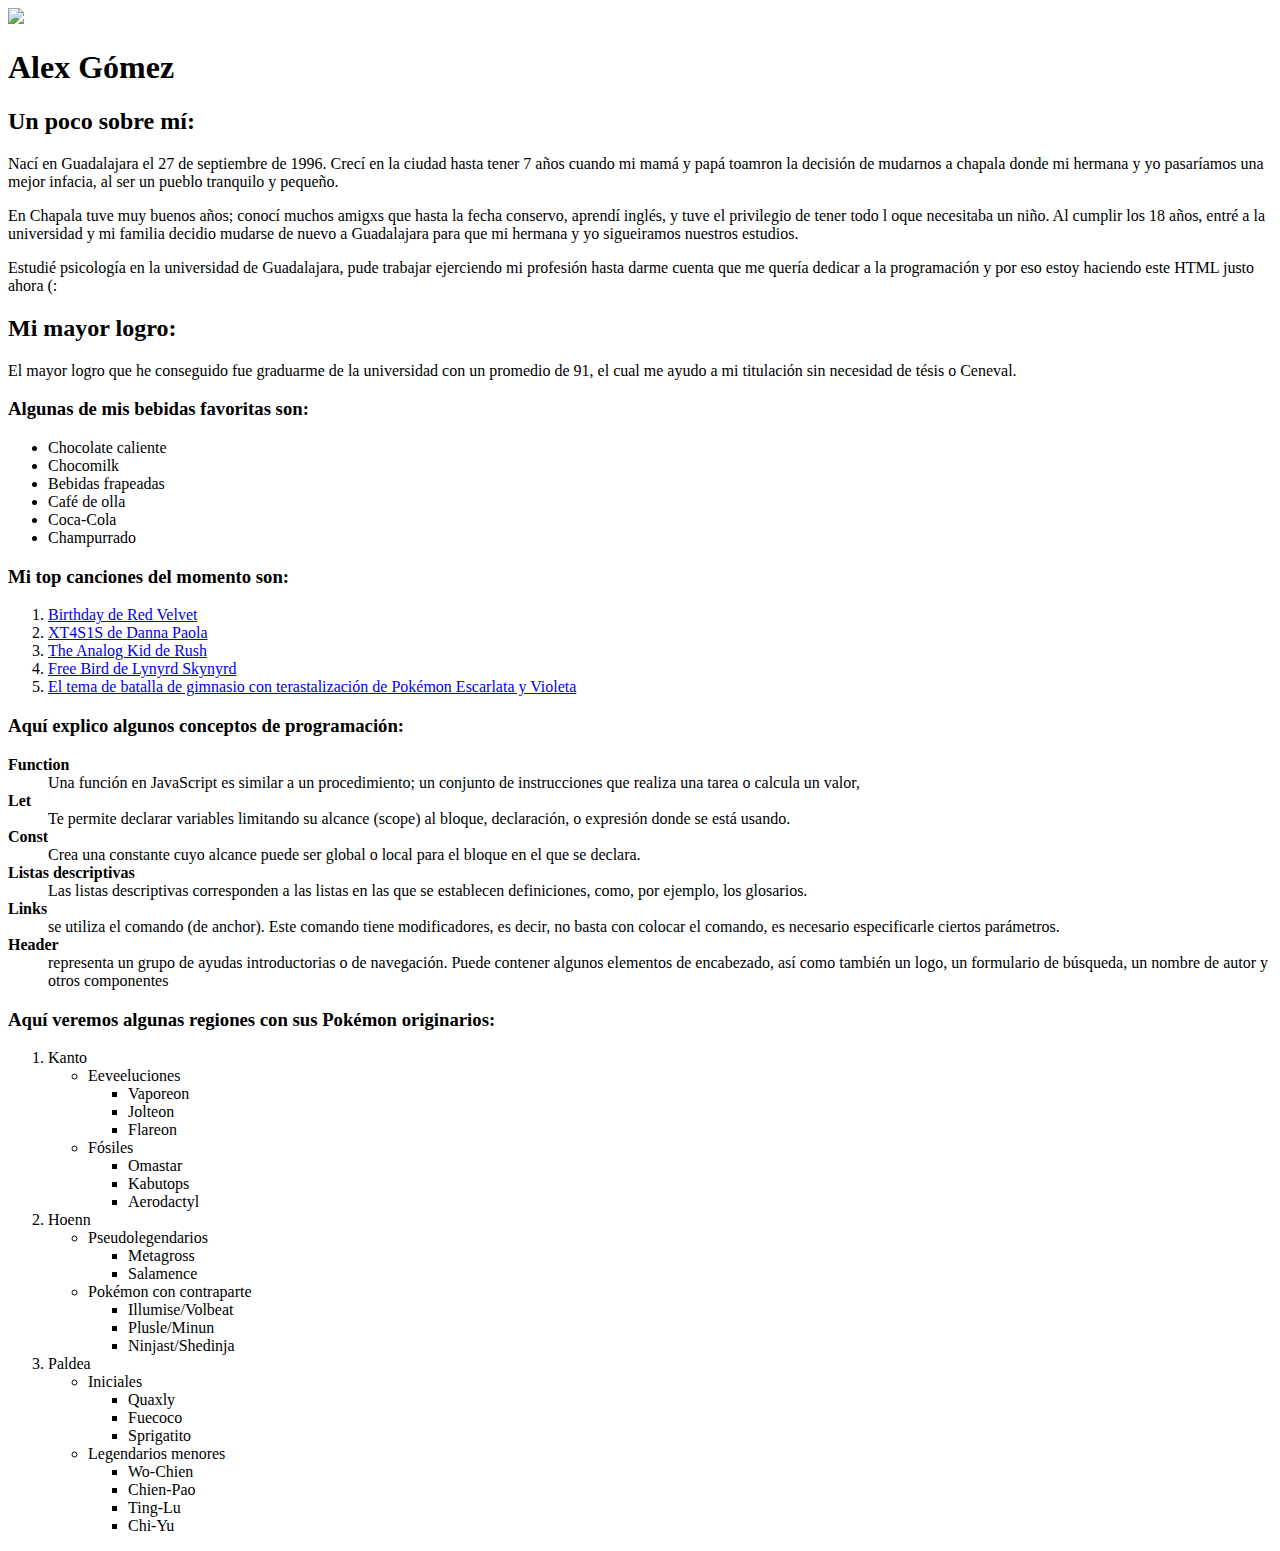
==== Autobiografia.html @ 213eb13f "Add files via upload" ====
<!DOCTYPE html>
<html lang="en">
<head>
    <meta charset="UTF-8">
    <meta http-equiv="X-UA-Compatible" content="IE=edge">
    <meta name="viewport" content="width=device-width, initial-scale=1.0">
    <title>Sobre mí</title>
    <link rel="icon" href="assets/img/pokeball.png">
</head>

<body>
  <img src="assets/img/mi-fotin.jpeg">
    <h1>Alex Gómez</h1>
    <h2>Un poco sobre mí:</h2>
    <p>
        Nací en Guadalajara el 27 de septiembre de 1996. Crecí en la ciudad hasta tener 7 años cuando mi mamá y papá toamron la decisión de mudarnos a chapala donde mi hermana y yo pasaríamos una mejor infacia, al ser un pueblo tranquilo y pequeño.
    </p>
    <p>
        En Chapala tuve muy buenos años; conocí muchos amigxs que hasta la fecha conservo, aprendí inglés, y tuve el privilegio de tener todo l oque necesitaba un niño. Al cumplir los 18 años, entré a la universidad y mi familia decidio mudarse de nuevo a Guadalajara para que mi hermana y yo sigueiramos nuestros estudios.
    </p>
    <p>
        Estudié psicología en la universidad de Guadalajara, pude trabajar ejerciendo mi profesión hasta darme cuenta que me quería dedicar a la programación y por eso estoy haciendo este HTML justo ahora (:
    </p>
    <h2>Mi mayor logro:</h2>
    <p>
        El mayor logro que he conseguido fue graduarme de la universidad con un promedio de 91, el cual me ayudo a mi titulación sin necesidad de tésis o Ceneval.
    </p>
    <h3>Algunas de mis bebidas favoritas son:</h3>
    <ul>
        <li>Chocolate caliente</li>
        <li>Chocomilk</li>
        <li>Bebidas frapeadas</li>
        <li>Café de olla</li>
        <li>Coca-Cola</li>
        <li>Champurrado</li>
    </ul>
    <h3>Mi top  canciones del momento son:</h3>
    <ol>
        <li><a href="https://www.youtube.com/watch?v=Ut1OzEVUiM4">Birthday de Red Velvet</a></li>
        <li><a href="https://www.youtube.com/watch?v=gwOtPoGaKe8">XT4S1S de Danna Paola</a></li>
        <li><a href="https://www.youtube.com/watch?v=r-_XspE2hcs">The Analog Kid de Rush</a></li>
        <li><a href="https://www.youtube.com/watch?v=bwqfwieV-mc">Free Bird de Lynyrd Skynyrd</a></li>
        <li><a href="https://www.youtube.com/watch?v=w3zKEKIp-cQ">El tema de batalla de gimnasio con terastalización de Pokémon Escarlata y Violeta</a></li>
    </ol>
    <h3>Aquí explico algunos conceptos de programación:</h3>
    <dl>
        <dt><strong>Function</strong></dt>
        <dd>Una función en JavaScript es similar a un procedimiento; un conjunto de instrucciones que realiza una tarea o calcula un valor,</dd>
        <dt><strong>Let</strong></dt>
        <dd>Te permite declarar variables limitando su alcance (scope) al bloque, declaración, o expresión donde se está usando.</dd>
        <dt><strong>Const</strong></dt>
        <dd>Crea una constante cuyo alcance puede ser global o local para el bloque en el que se declara.</dd>
        <dt><strong>Listas descriptivas</strong></dt>
        <dd>Las listas descriptivas corresponden a las listas en las que se establecen definiciones, como, por ejemplo, los glosarios.</dd>
        <dt><strong>Links</strong></dt>
        <dd>se utiliza el comando <A> (de anchor). Este comando tiene modificadores, es decir, no basta con colocar el comando, es necesario especificarle ciertos parámetros.</dd>
        <dt><strong>Header</strong></dt>
        <dd>representa un grupo de ayudas introductorias o de navegación. Puede contener algunos elementos de encabezado, así como también un logo, un formulario de búsqueda, un nombre de autor y otros componentes</dd>
      </dl>
    
    <h3>Aquí veremos algunas regiones con sus Pokémon originarios:</h3>
    <ol>
        <li>Kanto</li>
            <ul>
                <li>Eeveeluciones</li>
                    <ul>
                        <li>Vaporeon</li>
                        <li>Jolteon</li>
                        <li>Flareon</li>
                    </ul>
                <li>Fósiles</li>
                    <ul>
                        <li>Omastar</li>
                        <li>Kabutops</li>
                        <li>Aerodactyl</li>
                    </ul>
            </ul>
        <li>Hoenn</li>
            <ul>
                <li>Pseudolegendarios</li>
                    <ul>
                        <li>Metagross</li>
                        <li>Salamence</li>
                    </ul>
                <li>Pokémon con contraparte</li>
                    <ul>
                        <li>Illumise/Volbeat</li>
                        <li>Plusle/Minun</li>
                        <li>Ninjast/Shedinja</li>
                    </ul>
            </ul>
        <li>Paldea</li>
            <ul>
                <li>Iniciales</li>
                    <ul>
                        <li>Quaxly</li>
                        <li>Fuecoco</li>
                        <li>Sprigatito</li>
                    </ul>
                <li>Legendarios menores</li>
                    <ul>
                        <li>Wo-Chien</li>
                        <li>Chien-Pao</li>
                        <li>Ting-Lu</li>
                        <li>Chi-Yu</li>
                    </ul>
            </ul>
    </ol>
</body>
</html>
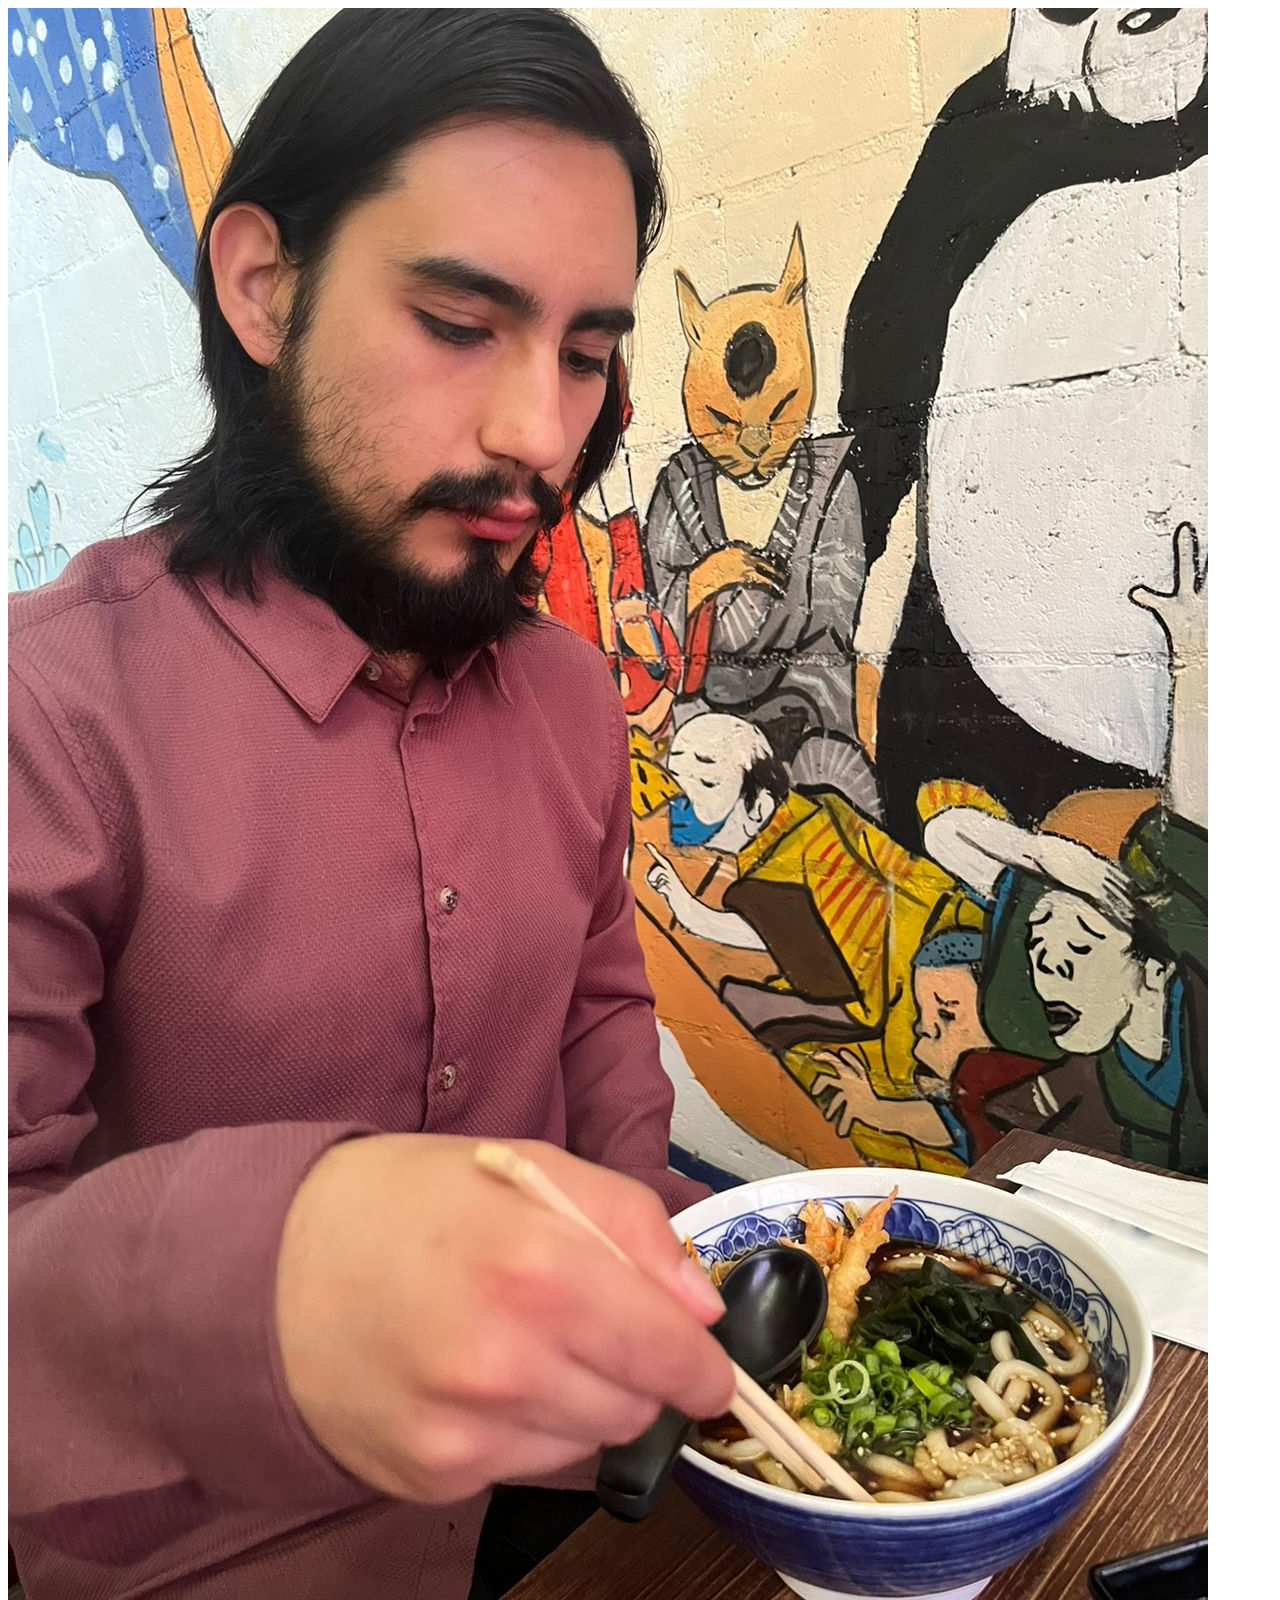
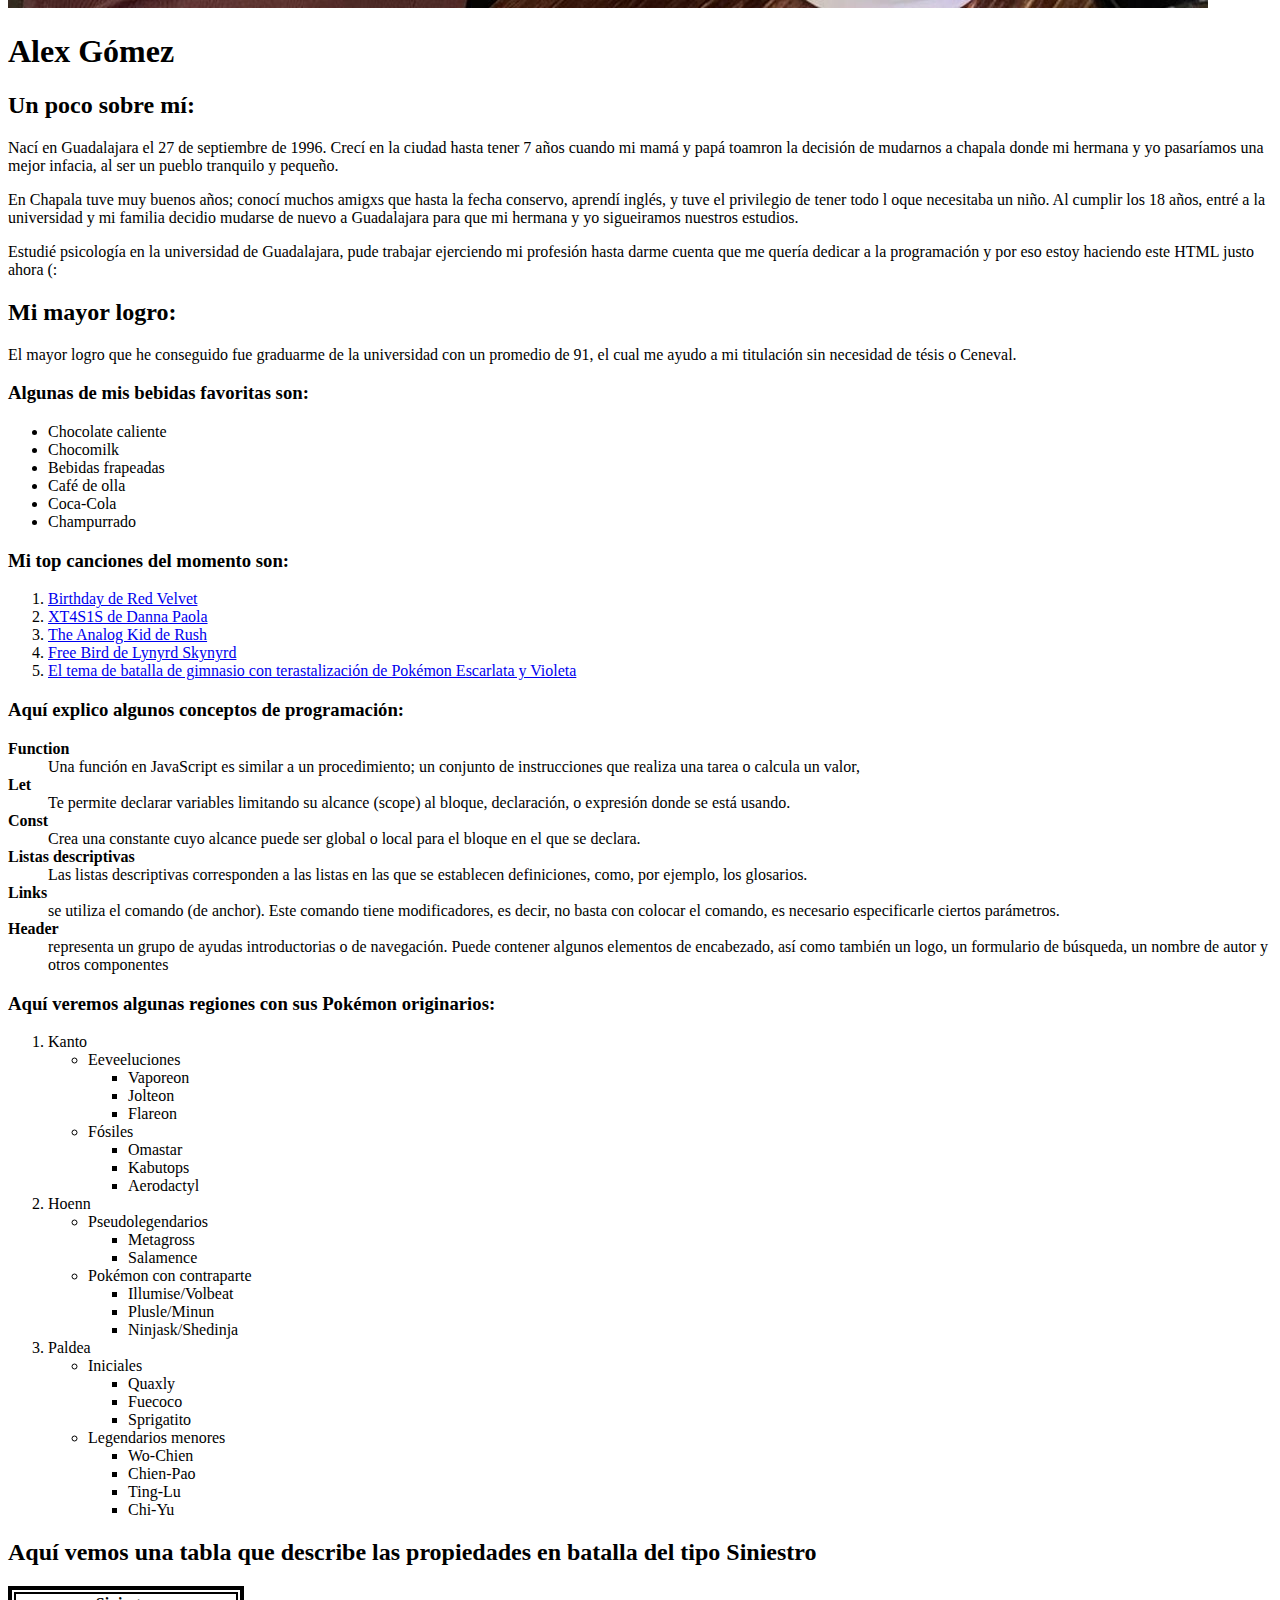
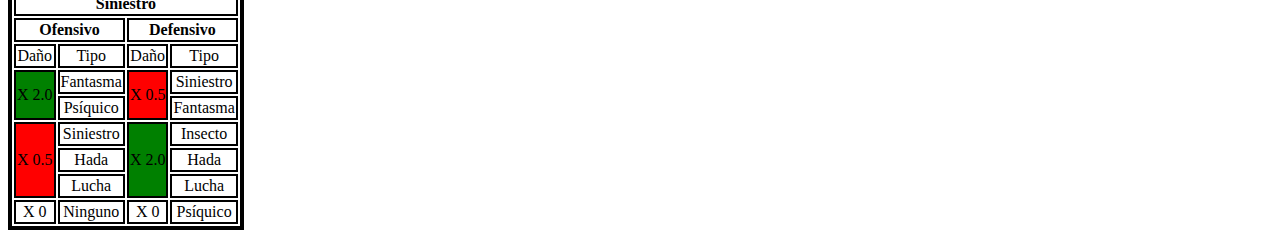
==== commit 6fa9a42e: "ya con la tabla" ====
--- a/Autobiografia.html
+++ b/Autobiografia.html
@@ -1,111 +1,172 @@
-<!DOCTYPE html>
-<html lang="en">
-<head>
-    <meta charset="UTF-8">
-    <meta http-equiv="X-UA-Compatible" content="IE=edge">
-    <meta name="viewport" content="width=device-width, initial-scale=1.0">
-    <title>Sobre mí</title>
-    <link rel="icon" href="assets/img/pokeball.png">
-</head>
-
-<body>
-  <img src="assets/img/mi-fotin.jpeg">
-    <h1>Alex Gómez</h1>
-    <h2>Un poco sobre mí:</h2>
-    <p>
-        Nací en Guadalajara el 27 de septiembre de 1996. Crecí en la ciudad hasta tener 7 años cuando mi mamá y papá toamron la decisión de mudarnos a chapala donde mi hermana y yo pasaríamos una mejor infacia, al ser un pueblo tranquilo y pequeño.
-    </p>
-    <p>
-        En Chapala tuve muy buenos años; conocí muchos amigxs que hasta la fecha conservo, aprendí inglés, y tuve el privilegio de tener todo l oque necesitaba un niño. Al cumplir los 18 años, entré a la universidad y mi familia decidio mudarse de nuevo a Guadalajara para que mi hermana y yo sigueiramos nuestros estudios.
-    </p>
-    <p>
-        Estudié psicología en la universidad de Guadalajara, pude trabajar ejerciendo mi profesión hasta darme cuenta que me quería dedicar a la programación y por eso estoy haciendo este HTML justo ahora (:
-    </p>
-    <h2>Mi mayor logro:</h2>
-    <p>
-        El mayor logro que he conseguido fue graduarme de la universidad con un promedio de 91, el cual me ayudo a mi titulación sin necesidad de tésis o Ceneval.
-    </p>
-    <h3>Algunas de mis bebidas favoritas son:</h3>
-    <ul>
-        <li>Chocolate caliente</li>
-        <li>Chocomilk</li>
-        <li>Bebidas frapeadas</li>
-        <li>Café de olla</li>
-        <li>Coca-Cola</li>
-        <li>Champurrado</li>
-    </ul>
-    <h3>Mi top  canciones del momento son:</h3>
-    <ol>
-        <li><a href="https://www.youtube.com/watch?v=Ut1OzEVUiM4">Birthday de Red Velvet</a></li>
-        <li><a href="https://www.youtube.com/watch?v=gwOtPoGaKe8">XT4S1S de Danna Paola</a></li>
-        <li><a href="https://www.youtube.com/watch?v=r-_XspE2hcs">The Analog Kid de Rush</a></li>
-        <li><a href="https://www.youtube.com/watch?v=bwqfwieV-mc">Free Bird de Lynyrd Skynyrd</a></li>
-        <li><a href="https://www.youtube.com/watch?v=w3zKEKIp-cQ">El tema de batalla de gimnasio con terastalización de Pokémon Escarlata y Violeta</a></li>
-    </ol>
-    <h3>Aquí explico algunos conceptos de programación:</h3>
-    <dl>
-        <dt><strong>Function</strong></dt>
-        <dd>Una función en JavaScript es similar a un procedimiento; un conjunto de instrucciones que realiza una tarea o calcula un valor,</dd>
-        <dt><strong>Let</strong></dt>
-        <dd>Te permite declarar variables limitando su alcance (scope) al bloque, declaración, o expresión donde se está usando.</dd>
-        <dt><strong>Const</strong></dt>
-        <dd>Crea una constante cuyo alcance puede ser global o local para el bloque en el que se declara.</dd>
-        <dt><strong>Listas descriptivas</strong></dt>
-        <dd>Las listas descriptivas corresponden a las listas en las que se establecen definiciones, como, por ejemplo, los glosarios.</dd>
-        <dt><strong>Links</strong></dt>
-        <dd>se utiliza el comando <A> (de anchor). Este comando tiene modificadores, es decir, no basta con colocar el comando, es necesario especificarle ciertos parámetros.</dd>
-        <dt><strong>Header</strong></dt>
-        <dd>representa un grupo de ayudas introductorias o de navegación. Puede contener algunos elementos de encabezado, así como también un logo, un formulario de búsqueda, un nombre de autor y otros componentes</dd>
-      </dl>
-    
-    <h3>Aquí veremos algunas regiones con sus Pokémon originarios:</h3>
-    <ol>
-        <li>Kanto</li>
-            <ul>
-                <li>Eeveeluciones</li>
-                    <ul>
-                        <li>Vaporeon</li>
-                        <li>Jolteon</li>
-                        <li>Flareon</li>
-                    </ul>
-                <li>Fósiles</li>
-                    <ul>
-                        <li>Omastar</li>
-                        <li>Kabutops</li>
-                        <li>Aerodactyl</li>
-                    </ul>
-            </ul>
-        <li>Hoenn</li>
-            <ul>
-                <li>Pseudolegendarios</li>
-                    <ul>
-                        <li>Metagross</li>
-                        <li>Salamence</li>
-                    </ul>
-                <li>Pokémon con contraparte</li>
-                    <ul>
-                        <li>Illumise/Volbeat</li>
-                        <li>Plusle/Minun</li>
-                        <li>Ninjast/Shedinja</li>
-                    </ul>
-            </ul>
-        <li>Paldea</li>
-            <ul>
-                <li>Iniciales</li>
-                    <ul>
-                        <li>Quaxly</li>
-                        <li>Fuecoco</li>
-                        <li>Sprigatito</li>
-                    </ul>
-                <li>Legendarios menores</li>
-                    <ul>
-                        <li>Wo-Chien</li>
-                        <li>Chien-Pao</li>
-                        <li>Ting-Lu</li>
-                        <li>Chi-Yu</li>
-                    </ul>
-            </ul>
-    </ol>
-</body>
-</html>
-
+<!DOCTYPE html>
+<html lang="en">
+<head>
+    <meta charset="UTF-8">
+    <meta http-equiv="X-UA-Compatible" content="IE=edge">
+    <meta name="viewport" content="width=device-width, initial-scale=1.0">
+    <title>Sobre mí</title>
+    <link rel="icon" href="assets/img/pokeball.png">
+    <link rel="stylesheet" href="./styles.css">
+</head>
+
+<body>
+  <img src="assets/img/mi-fotin.jpeg">
+    <h1>Alex Gómez</h1>
+    <h2>Un poco sobre mí:</h2>
+    <p>
+        Nací en Guadalajara el 27 de septiembre de 1996. Crecí en la ciudad hasta tener 7 años cuando mi mamá y papá toamron la decisión de mudarnos a chapala donde mi hermana y yo pasaríamos una mejor infacia, al ser un pueblo tranquilo y pequeño.
+    </p>
+    <p>
+        En Chapala tuve muy buenos años; conocí muchos amigxs que hasta la fecha conservo, aprendí inglés, y tuve el privilegio de tener todo l oque necesitaba un niño. Al cumplir los 18 años, entré a la universidad y mi familia decidio mudarse de nuevo a Guadalajara para que mi hermana y yo sigueiramos nuestros estudios.
+    </p>
+    <p>
+        Estudié psicología en la universidad de Guadalajara, pude trabajar ejerciendo mi profesión hasta darme cuenta que me quería dedicar a la programación y por eso estoy haciendo este HTML justo ahora (:
+    </p>
+    <h2>Mi mayor logro:</h2>
+    <p>
+        El mayor logro que he conseguido fue graduarme de la universidad con un promedio de 91, el cual me ayudo a mi titulación sin necesidad de tésis o Ceneval.
+    </p>
+    <h3>Algunas de mis bebidas favoritas son:</h3>
+    <ul>
+        <li>Chocolate caliente</li>
+        <li>Chocomilk</li>
+        <li>Bebidas frapeadas</li>
+        <li>Café de olla</li>
+        <li>Coca-Cola</li>
+        <li>Champurrado</li>
+    </ul>
+    <h3>Mi top  canciones del momento son:</h3>
+    <ol>
+        <li><a href="https://www.youtube.com/watch?v=Ut1OzEVUiM4">Birthday de Red Velvet</a></li>
+        <li><a href="https://www.youtube.com/watch?v=gwOtPoGaKe8">XT4S1S de Danna Paola</a></li>
+        <li><a href="https://www.youtube.com/watch?v=r-_XspE2hcs">The Analog Kid de Rush</a></li>
+        <li><a href="https://www.youtube.com/watch?v=bwqfwieV-mc">Free Bird de Lynyrd Skynyrd</a></li>
+        <li><a href="https://www.youtube.com/watch?v=w3zKEKIp-cQ">El tema de batalla de gimnasio con terastalización de Pokémon Escarlata y Violeta</a></li>
+    </ol>
+    <h3>Aquí explico algunos conceptos de programación:</h3>
+    <dl>
+        <dt><strong>Function</strong></dt>
+        <dd>Una función en JavaScript es similar a un procedimiento; un conjunto de instrucciones que realiza una tarea o calcula un valor,</dd>
+        <dt><strong>Let</strong></dt>
+        <dd>Te permite declarar variables limitando su alcance (scope) al bloque, declaración, o expresión donde se está usando.</dd>
+        <dt><strong>Const</strong></dt>
+        <dd>Crea una constante cuyo alcance puede ser global o local para el bloque en el que se declara.</dd>
+        <dt><strong>Listas descriptivas</strong></dt>
+        <dd>Las listas descriptivas corresponden a las listas en las que se establecen definiciones, como, por ejemplo, los glosarios.</dd>
+        <dt><strong>Links</strong></dt>
+        <dd>se utiliza el comando <A> (de anchor). Este comando tiene modificadores, es decir, no basta con colocar el comando, es necesario especificarle ciertos parámetros.</dd>
+        <dt><strong>Header</strong></dt>
+        <dd>representa un grupo de ayudas introductorias o de navegación. Puede contener algunos elementos de encabezado, así como también un logo, un formulario de búsqueda, un nombre de autor y otros componentes</dd>
+      </dl>
+    
+    <h3>Aquí veremos algunas regiones con sus Pokémon originarios:</h3>
+    <ol>
+        <li>Kanto</li>
+            <ul>
+                <li>Eeveeluciones</li>
+                    <ul>
+                        <li>Vaporeon</li>
+                        <li>Jolteon</li>
+                        <li>Flareon</li>
+                    </ul>
+                <li>Fósiles</li>
+                    <ul>
+                        <li>Omastar</li>
+                        <li>Kabutops</li>
+                        <li>Aerodactyl</li>
+                    </ul>
+            </ul>
+        <li>Hoenn</li>
+            <ul>
+                <li>Pseudolegendarios</li>
+                    <ul>
+                        <li>Metagross</li>
+                        <li>Salamence</li>
+                    </ul>
+                <li>Pokémon con contraparte</li>
+                    <ul>
+                        <li>Illumise/Volbeat</li>
+                        <li>Plusle/Minun</li>
+                        <li>Ninjask/Shedinja</li>
+                    </ul>
+            </ul>
+        <li>Paldea</li>
+            <ul>
+                <li>Iniciales</li>
+                    <ul>
+                        <li>Quaxly</li>
+                        <li>Fuecoco</li>
+                        <li>Sprigatito</li>
+                    </ul>
+                <li>Legendarios menores</li>
+                    <ul>
+                        <li>Wo-Chien</li>
+                        <li>Chien-Pao</li>
+                        <li>Ting-Lu</li>
+                        <li>Chi-Yu</li>
+                    </ul>
+            </ul>
+    </ol>
+</table>
+</section>
+
+<section>
+    <h2>Aquí vemos una tabla que describe las propiedades en batalla del tipo Siniestro</h2>
+    <table>
+        <thead>
+            <tr>
+                <th colspan="4">Siniestro</th>
+            </tr>
+            <tr>
+                <th colspan="2">Ofensivo</th>
+                <th colspan="2">Defensivo</th>
+            </tr>
+        </thead>
+        <tbody>
+            <tr>
+                <td>Daño</td>
+                <td>Tipo</td>
+                <td>Daño</td>
+                <td>Tipo</td>
+            </tr>
+            <tr>
+                <td bgcolor= Green rowspan="2">X 2.0</td>
+                <td>Fantasma</td>
+                <td bgcolor=Red rowspan="2">X 0.5</td>
+                <td>Siniestro</td>
+            </tr>
+            <tr>
+                <td>Psíquico</td>
+                <td>Fantasma</td>
+            </tr>
+            <tr>
+                <td bgcolor=Red rowspan="3">X 0.5</td>
+                <td>Siniestro</td>
+                <td bgcolor= Green rowspan="3">X 2.0</td>
+                <td>Insecto</td>
+            </tr>
+            <tr>
+                <td>Hada</td>
+                <td>Hada</td>
+            </tr>
+            <tr>
+                <td>Lucha</td>
+                <td>Lucha</td>
+            </tr>
+            <tr>
+                <td>X 0</td>
+                <td>Ninguno</td>
+                <td>X 0</td>
+                <td>Psíquico</td>
+            </tr>
+        </tbody>
+        <tfoot>
+            
+        </tfoot>
+    </table>
+</section>
+
+
+</body>
+</html>
+
--- a/styles.css
+++ b/styles.css
@@ -0,0 +1,8 @@
+table{
+    text-align: center;
+    border: 4px solid rgb(0, 0, 0); 
+
+    }
+    td, th {
+        border: 2px solid rgb(0, 0, 0);
+    }